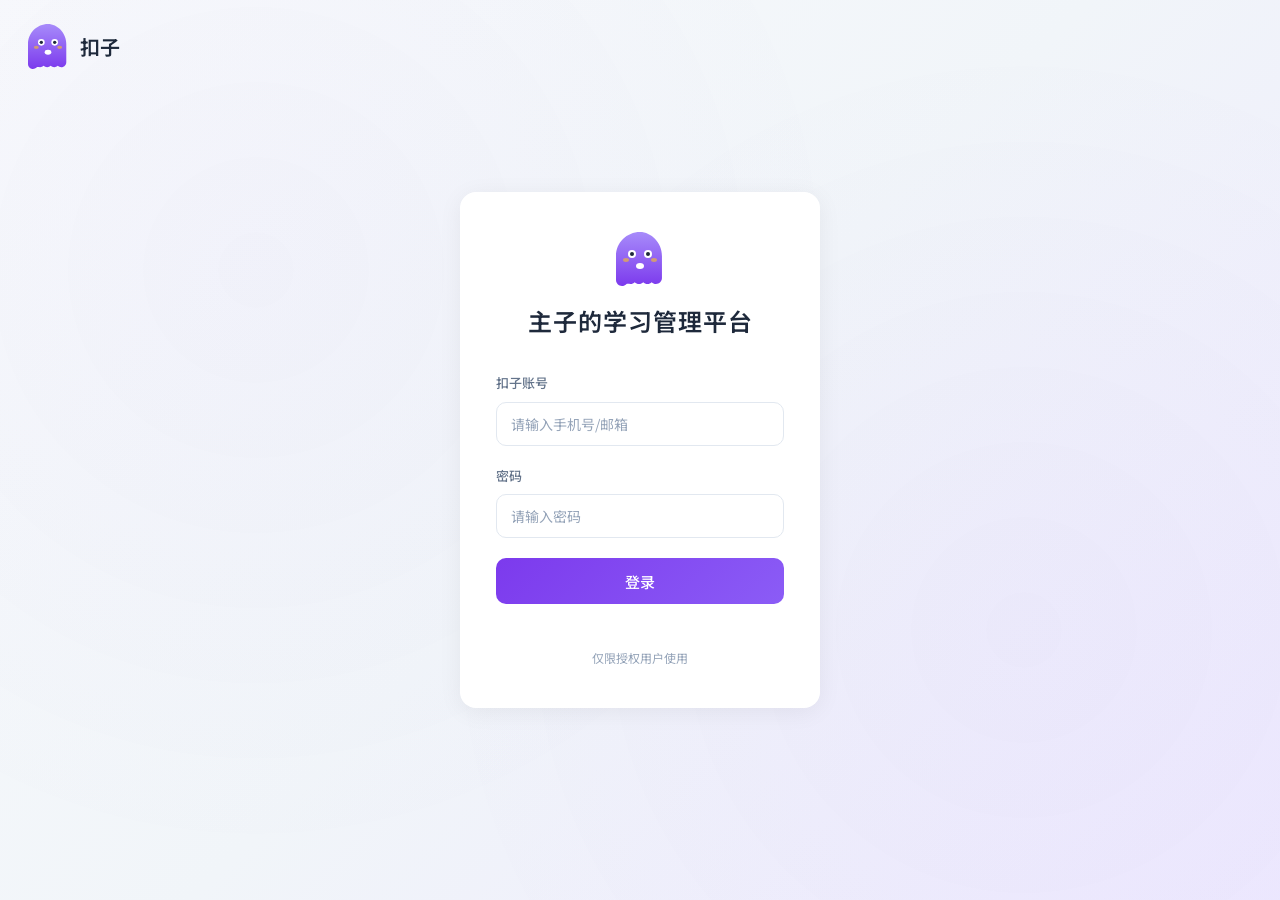
==== pages/record.html @ ba9a8e52 "初始化：龚海滨学习管理系统" ====
<!DOCTYPE html>
<html lang="zh-CN">
<head>
    <meta charset="UTF-8">
    <meta name="viewport" content="width=device-width, initial-scale=1.0">
    <title>录入 - 主子的学习管理平台</title>
    <link href="https://fonts.googleapis.com/css2?family=Noto+Sans+SC:wght@400;500;600;700&display=swap" rel="stylesheet">
    <link rel="stylesheet" href="../css/style.css">
</head>
<body>
    <div class="app-container">
        <!-- 顶部导航 -->
        <header class="app-header">
            <div class="header-left">
                <button class="back-btn" onclick="Router.go('home')">
                    <svg width="16" height="16" viewBox="0 0 24 24" fill="none" stroke="currentColor" stroke-width="2">
                        <polyline points="15 18 9 12 15 6"></polyline>
                    </svg>
                </button>
                <img src="../assets/coze-logo.svg" alt="扣子" style="width: 32px; height: 36px;">
                <span class="header-title">录入学习</span>
            </div>
            <div class="header-right">
                <div class="user-info">
                    <div class="user-avatar">U</div>
                </div>
            </div>
        </header>

        <!-- 移动端底部导航 -->
        <nav class="bottom-nav">
            <a class="nav-item" href="#home">
                <svg viewBox="0 0 24 24" fill="none" stroke="currentColor" stroke-width="2">
                    <path d="M3 9l9-7 9 7v11a2 2 0 0 1-2 2H5a2 2 0 0 1-2-2z"></path>
                </svg>
                <span>首页</span>
            </a>
            <a class="nav-item active" href="#record">
                <svg viewBox="0 0 24 24" fill="none" stroke="currentColor" stroke-width="2">
                    <line x1="12" y1="5" x2="12" y2="19"></line>
                    <line x1="5" y1="12" x2="19" y2="12"></line>
                </svg>
                <span>录入</span>
            </a>
            <a class="nav-item" href="#calendar">
                <svg viewBox="0 0 24 24" fill="none" stroke="currentColor" stroke-width="2">
                    <rect x="3" y="4" width="18" height="18" rx="2"></rect>
                </svg>
                <span>日历</span>
            </a>
            <a class="nav-item" href="#task">
                <svg viewBox="0 0 24 24" fill="none" stroke="currentColor" stroke-width="2">
                    <path d="M22 11.08V12a10 10 0 1 1-5.93-9.14"></path>
                </svg>
                <span>任务</span>
            </a>
            <a class="nav-item" href="#archive">
                <svg viewBox="0 0 24 24" fill="none" stroke="currentColor" stroke-width="2">
                    <path d="M22 19a2 2 0 0 1-2 2H4a2 2 0 0 1-2-2V5a2 2 0 0 1 2-2h5l2 3h9a2 2 0 0 1 2 2z"></path>
                </svg>
                <span>档案</span>
            </a>
        </nav>

        <!-- 主内容区 -->
        <main class="app-main">
            <div class="page-header">
                <div class="page-title">录入学习</div>
                <div class="page-subtitle">记录今天的学习内容</div>
            </div>

            <!-- 录入方式切换 -->
            <div class="tabs mb-4">
                <button class="tab active" data-tab="manual">手动录入</button>
                <button class="tab" data-tab="voice">语音录入</button>
            </div>

            <!-- 手动录入表单 -->
            <div id="manual-form">
                <div class="card">
                    <div class="form-item">
                        <label class="form-label">学习类型</label>
                        <select class="form-input form-select" id="record-type">
                            <option value="图书">📚 图书</option>
                            <option value="视频">🎬 视频</option>
                            <option value="音频文稿">🎧 音频文稿</option>
                        </select>
                    </div>

                    <div class="form-item">
                        <label class="form-label">内容名称</label>
                        <input type="text" class="form-input" id="content-name" placeholder="请输入书名或课程名">
                    </div>

                    <div class="form-item">
                        <label class="form-label">内容描述</label>
                        <textarea class="form-input form-textarea" id="content-desc" placeholder="请输入学习章节或内容摘要"></textarea>
                    </div>

                    <div class="form-item">
                        <label class="form-label">学习时长（分钟）</label>
                        <input type="number" class="form-input" id="duration" placeholder="请输入学习时长" min="1">
                    </div>

                    <button class="btn btn-primary btn-lg" style="width: 100%;" onclick="submitRecord()">
                        提交记录
                    </button>
                </div>
            </div>

            <!-- 语音录入 -->
            <div id="voice-form" style="display: none;">
                <div class="card text-center">
                    <div class="mb-6">
                        <button class="record-btn" id="record-btn" onclick="toggleRecording()">
                            <svg viewBox="0 0 24 24" fill="currentColor">
                                <path d="M12 14c1.66 0 3-1.34 3-3V5c0-1.66-1.34-3-3-3S9 3.34 9 5v6c0 1.66 1.34 3 3 3z"></path>
                                <path d="M17 11c0 2.76-2.24 5-5 5s-5-2.24-5-5H5c0 3.53 2.61 6.43 6 6.92V21h2v-3.08c3.39-.49 6-3.39 6-6.92h-2z"></path>
                            </svg>
                        </button>
                    </div>
                    <div class="text-muted mb-4" id="record-status">点击开始录音</div>
                    <div class="text-muted" id="record-tip" style="font-size: 13px;">
                        录音将自动转文字并由AI解析拆分
                    </div>

                    <!-- 转写结果预览 -->
                    <div id="transcript-result" class="mt-6" style="display: none;">
                        <div class="card" style="text-align: left; background: var(--bg-secondary);">
                            <div class="font-medium mb-2">转写结果</div>
                            <div id="transcript-text" style="font-size: 14px; color: var(--text-secondary);"></div>
                        </div>
                    </div>
                </div>
            </div>

            <!-- 历史记录 -->
            <div class="card mt-6">
                <div class="card-header">
                    <div class="card-title">今日录入</div>
                </div>
                <div id="today-records">
                    <div class="text-muted text-center" style="padding: 20px;">暂无记录</div>
                </div>
            </div>
            <!-- 预览弹窗 -->
            <div id="preview-modal" class="modal-overlay" style="display: none;">
                <div class="modal-content" style="max-width: 400px;">
                    <h3 style="margin-bottom: 16px; color: #1E293B;">📝 录入预览</h3>
                    <div id="preview-content" class="card" style="text-align: left; background: var(--bg-secondary); margin-bottom: 16px;">
                        <!-- 预览内容将在这里显示 -->
                    </div>
                    <div style="display: flex; gap: 12px;">
                        <button class="btn btn-secondary" style="flex: 1;" onclick="editRecord()">修改</button>
                        <button class="btn btn-primary" style="flex: 1;" onclick="confirmRecord()">确认</button>
                    </div>
                </div>
            </div>
            
            <!-- 编辑弹窗 -->
            <div id="edit-modal" class="modal-overlay" style="display: none;">
                <div class="modal-content" style="max-width: 400px;">
                    <h3 style="margin-bottom: 16px; color: #1E293B;">✏️ 修改内容</h3>
                    <div class="form-item">
                        <label class="form-label">学习类型</label>
                        <select class="form-input form-select" id="edit-type">
                            <option value="图书">📚 图书</option>
                            <option value="视频">🎬 视频</option>
                            <option value="音频文稿">🎧 音频文稿</option>
                        </select>
                    </div>
                    <div class="form-item">
                        <label class="form-label">内容名称</label>
                        <input type="text" class="form-input" id="edit-name" placeholder="请输入书名或课程名">
                    </div>
                    <div class="form-item">
                        <label class="form-label">内容描述</label>
                        <textarea class="form-input form-textarea" id="edit-desc" placeholder="请输入学习章节或内容摘要"></textarea>
                    </div>
                    <div class="form-item">
                        <label class="form-label">学习时长（分钟）</label>
                        <input type="number" class="form-input" id="edit-duration" min="1">
                    </div>
                    <div style="display: flex; gap: 12px; margin-top: 16px;">
                        <button class="btn btn-secondary" style="flex: 1;" onclick="cancelEdit()">取消</button>
                        <button class="btn btn-primary" style="flex: 1;" onclick="saveEdit()">保存</button>
                    </div>
                </div>
            </div>
        </main>
    </div>

    <script src="../js/utils.js"></script>
    <script src="../js/storage.js"></script>
    <script src="../js/router.js"></script>
    <script src="../js/app.js"></script>
    <script>
        let isRecording = false;
        let mediaRecorder = null;
        let audioChunks = [];

        document.addEventListener('DOMContentLoaded', function() {
            // 检查登录状态
            if (!Storage.isLoggedIn()) {
                window.location.href = '../index.html';
                return;
            }
            
            // Tab切换
            document.querySelectorAll('.tab').forEach(tab => {
                tab.addEventListener('click', function() {
                    document.querySelectorAll('.tab').forEach(t => t.classList.remove('active'));
                    this.classList.add('active');
                    
                    const tabName = this.dataset.tab;
                    if (tabName === 'manual') {
                        document.getElementById('manual-form').style.display = 'block';
                        document.getElementById('voice-form').style.display = 'none';
                    } else {
                        document.getElementById('manual-form').style.display = 'none';
                        document.getElementById('voice-form').style.display = 'block';
                    }
                });
            });

            // 加载今日记录
            loadTodayRecords();
        });

        let pendingRecord = null; // 待确认的记录

        async function submitRecord() {
            const type = document.getElementById('record-type').value;
            const name = document.getElementById('content-name').value.trim();
            const desc = document.getElementById('content-desc').value.trim();
            const duration = parseInt(document.getElementById('duration').value) || 0;

            if (!name) {
                Utils.showToast('请输入内容名称', 'error');
                return;
            }
            if (!duration || duration <= 0) {
                Utils.showToast('请输入有效的学习时长', 'error');
                return;
            }

            // 准备记录数据
            pendingRecord = {
                type,
                content_name: name,
                content_desc: desc || '',
                duration
            };

            // 显示预览确认弹窗
            showConfirmPreview(pendingRecord);
        }

        function showConfirmPreview(record) {
            const overlay = document.createElement('div');
            overlay.className = 'confirm-modal-overlay';
            overlay.innerHTML = `
                <div class="confirm-modal" style="max-width: 400px;">
                    <div class="confirm-title">确认保存</div>
                    <div class="confirm-message" style="text-align: left; padding: 16px; background: var(--bg-secondary); border-radius: 8px; margin: 16px 0;">
                        <div style="margin-bottom: 8px;"><strong>类型：</strong>${record.type === '图书' ? '📚' : record.type === '视频' ? '🎬' : '🎧'} ${record.type}</div>
                        <div style="margin-bottom: 8px;"><strong>名称：</strong>${record.content_name}</div>
                        <div style="margin-bottom: 8px;"><strong>描述：</strong>${record.content_desc || '无'}</div>
                        <div><strong>时长：</strong>${record.duration}分钟</div>
                    </div>
                    <div class="confirm-buttons">
                        <button class="btn confirm-btn-cancel" onclick="cancelPreview()">返回修改</button>
                        <button class="btn confirm-btn-confirm" onclick="confirmSave()">确认保存</button>
                    </div>
                </div>
            `;
            
            document.body.appendChild(overlay);
            setTimeout(() => overlay.classList.add('show'), 10);
            
            // 点击遮罩关闭
            overlay.onclick = (e) => { if (e.target === overlay) cancelPreview(); };
        }

        function cancelPreview() {
            document.querySelector('.confirm-modal-overlay')?.remove();
            pendingRecord = null;
        }

        async function confirmSave() {
            if (!pendingRecord) return;
            
            const today = Utils.getToday();
            await Storage.saveRecord(today, pendingRecord);

            // 清除表单
            document.getElementById('content-name').value = '';
            document.getElementById('content-desc').value = '';
            document.getElementById('duration').value = '';

            // 关闭弹窗
            document.querySelector('.confirm-modal-overlay')?.remove();
            pendingRecord = null;

            Utils.showToast('✅ 已保存', 'success');
            loadTodayRecords();
        }

        async function loadTodayRecords() {
            const today = Utils.getToday();
            const data = await Storage.getRecord(today);
            const records = data.records || [];
            
            const container = document.getElementById('today-records');
            
            if (records.length === 0) {
                container.innerHTML = '<div class="text-muted text-center" style="padding: 20px;">暂无记录</div>';
                return;
            }

            container.innerHTML = records.map(rec => `
                <div class="list-item" style="cursor: default;">
                    <div class="list-item-icon">
                        ${rec.type === '图书' ? '📚' : rec.type === '视频' ? '🎬' : '🎧'}
                    </div>
                    <div class="list-item-content">
                        <div class="list-item-title">${rec.content_name}</div>
                        <div class="list-item-desc">${rec.content_desc || '无描述'} · ${rec.duration}分钟</div>
                    </div>
                </div>
            `).join('');
        }

        async function toggleRecording() {
            const btn = document.getElementById('record-btn');
            const status = document.getElementById('record-status');

            if (!isRecording) {
                // 开始录音
                try {
                    const stream = await navigator.mediaDevices.getUserMedia({ audio: true });
                    mediaRecorder = new MediaRecorder(stream);
                    audioChunks = [];

                    mediaRecorder.ondataavailable = (e) => {
                        audioChunks.push(e.data);
                    };

                    mediaRecorder.onstop = async () => {
                        stream.getTracks().forEach(track => track.stop());
                        await processRecording();
                    };

                    mediaRecorder.start();
                    isRecording = true;
                    btn.classList.add('recording');
                    status.textContent = '正在录音...';
                } catch (err) {
                    console.error('录音失败:', err);
                    Utils.showToast('无法访问麦克风，请检查权限设置', 'error');
                }
            } else {
                // 停止录音
                mediaRecorder.stop();
                isRecording = false;
                btn.classList.remove('recording');
                status.textContent = '处理中...';
            }
        }

        async function processRecording() {
            const status = document.getElementById('record-status');
            const result = document.getElementById('transcript-result');
            const text = document.getElementById('transcript-text');

            // 模拟AI转写和解析
            await new Promise(resolve => setTimeout(resolve, 1500));

            // 模拟转写结果
            const mockTranscript = `今天学习了《认知觉醒》第三章元认知部分。主要内容包括：1. 元认知是对自己思考过程的认知和理解；2. 通过元认知可以及时修正错误思维；3. 每天冥想练习可以提升元认知能力。学习时长约45分钟。`;

            status.textContent = '转写完成';
            text.textContent = mockTranscript;
            result.style.display = 'block';

            // 模拟解析拆分
            await new Promise(resolve => setTimeout(resolve, 1000));

            // 准备待确认的记录
            pendingRecord = {
                type: '图书',
                content_name: '认知觉醒',
                content_desc: '第三章：元认知',
                duration: 45
            };

            // 显示预览确认弹窗
            showVoicePreview(mockTranscript, pendingRecord);
        }

        function showVoicePreview(transcript, record) {
            const overlay = document.createElement('div');
            overlay.className = 'confirm-modal-overlay';
            overlay.innerHTML = `
                <div class="confirm-modal" style="max-width: 450px;">
                    <div class="confirm-title">语音转写结果</div>
                    <div class="confirm-message" style="text-align: left;">
                        <div style="padding: 12px; background: var(--bg-secondary); border-radius: 8px; margin-bottom: 12px;">
                            <div style="font-size: 12px; color: var(--text-muted); margin-bottom: 8px;">📝 转写原文</div>
                            <div style="font-size: 14px; line-height: 1.6;">${transcript}</div>
                        </div>
                        <div style="padding: 12px; background: rgba(124,58,237,0.1); border-radius: 8px;">
                            <div style="font-size: 12px; color: var(--primary); margin-bottom: 8px;">✨ AI解析结果</div>
                            <div style="font-size: 14px;"><strong>类型：</strong>📚 ${record.type}</div>
                            <div style="font-size: 14px;"><strong>名称：</strong>${record.content_name}</div>
                            <div style="font-size: 14px;"><strong>描述：</strong>${record.content_desc}</div>
                            <div style="font-size: 14px;"><strong>时长：</strong>${record.duration}分钟</div>
                        </div>
                    </div>
                    <div class="confirm-buttons">
                        <button class="btn confirm-btn-cancel" onclick="cancelVoiceRecord()">取消</button>
                        <button class="btn confirm-btn-confirm" style="background: var(--warning); color: white;" onclick="editVoiceRecord()">修改</button>
                        <button class="btn confirm-btn-confirm" onclick="confirmVoiceSave()">保存</button>
                    </div>
                </div>
            `;
            
            document.body.appendChild(overlay);
            setTimeout(() => overlay.classList.add('show'), 10);
        }

        function cancelVoiceRecord() {
            document.querySelector('.confirm-modal-overlay')?.remove();
            pendingRecord = null;
            
            // 重置语音录入状态
            document.getElementById('transcript-result').style.display = 'none';
            document.getElementById('record-status').textContent = '点击开始录音';
        }

        function editVoiceRecord() {
            if (!pendingRecord) return;
            
            // 填充到表单
            document.getElementById('record-type').value = pendingRecord.type;
            document.getElementById('content-name').value = pendingRecord.content_name;
            document.getElementById('content-desc').value = pendingRecord.content_desc;
            document.getElementById('duration').value = pendingRecord.duration;
            
            // 关闭弹窗
            document.querySelector('.confirm-modal-overlay')?.remove();
            
            // 切换到手动录入tab
            document.querySelector('.tab[data-tab="manual"]').click();
            
            Utils.showToast('已填充到表单，可修改后提交', 'info');
        }

        async function confirmVoiceSave() {
            if (!pendingRecord) return;
            
            const today = Utils.getToday();
            await Storage.saveRecord(today, pendingRecord);

            // 关闭弹窗
            document.querySelector('.confirm-modal-overlay')?.remove();
            pendingRecord = null;

            // 重置语音录入状态
            document.getElementById('transcript-result').style.display = 'none';
            document.getElementById('record-status').textContent = '点击开始录音';

            Utils.showToast('✅ 已保存', 'success');
            loadTodayRecords();
        }
    </script>
</body>
</html>
---- css/style.css ----
/* ===================================
   主子的学习管理平台 - 全局样式
   =================================== */

/* CSS Variables */
:root {
    --primary: #7C3AED;
    --primary-light: #8B5CF6;
    --primary-dark: #6D28D9;
    --bg-primary: #F8FAFC;
    --bg-secondary: #F1F5F9;
    --bg-tertiary: #EDE9FE;
    --bg-white: #FFFFFF;
    --text-primary: #1E293B;
    --text-secondary: #64748B;
    --text-muted: #94A3B8;
    --border-light: #E2E8F0;
    --success: #10B981;
    --warning: #F59E0B;
    --error: #EF4444;
    --shadow-md: 0 4px 24px rgba(0, 0, 0, 0.06);
    --radius-sm: 6px;
    --radius-md: 10px;
    --radius-lg: 16px;
    --transition: 0.2s ease;
    --font-sans: 'Noto Sans SC', -apple-system, BlinkMacSystemFont, sans-serif;
}

* { margin: 0; padding: 0; box-sizing: border-box; }
html { font-size: 16px; -webkit-tap-highlight-color: transparent; }
body {
    font-family: var(--font-sans);
    background: var(--bg-primary);
    color: var(--text-primary);
    line-height: 1.6;
    min-height: 100vh;
    -webkit-font-smoothing: antialiased;
}

/* 登录页 */
.coze-header {
    position: fixed; top: 24px; left: 28px;
    display: flex; align-items: center; gap: 12px; z-index: 100;
}
.coze-text { font-size: 20px; font-weight: 600; color: var(--text-primary); }
.login-container {
    width: 360px; background: var(--bg-white);
    border-radius: var(--radius-lg); padding: 40px 36px;
    box-shadow: var(--shadow-md); position: relative; z-index: 10;
}
.logo { text-align: center; margin-bottom: 32px; }
.logo-icon { width: 48px; height: 54px; margin: 0 auto 16px; }
.platform-name {
    font-size: 24px; font-weight: 600; color: var(--text-primary); letter-spacing: 1px;
}
.form-group { margin-bottom: 20px; }
.form-group label {
    display: block; font-size: 13px; font-weight: 500;
    color: var(--text-secondary); margin-bottom: 8px;
}
.form-group input {
    width: 100%; height: 44px; padding: 0 14px;
    border: 1px solid var(--border-light); border-radius: var(--radius-md);
    font-size: 14px; color: var(--text-primary); outline: none;
    transition: var(--transition); font-family: inherit;
}
.form-group input:focus {
    border-color: var(--primary);
    box-shadow: 0 0 0 3px rgba(124, 58, 237, 0.1);
}
.form-group input::placeholder { color: var(--text-muted); }
.login-btn {
    width: 100%; height: 46px;
    background: linear-gradient(135deg, var(--primary) 0%, var(--primary-light) 100%);
    border: none; border-radius: var(--radius-md);
    font-size: 15px; font-weight: 500; color: white;
    cursor: pointer; transition: var(--transition); margin-bottom: 20px;
}
.login-btn:hover {
    transform: translateY(-1px);
    box-shadow: 0 4px 12px rgba(124, 58, 237, 0.3);
}
.divider { display: flex; align-items: center; margin: 24px 0; }
.divider-line { flex: 1; height: 1px; background: var(--border-light); }
.divider-text { padding: 0 16px; font-size: 12px; color: var(--text-muted); }
.wechat-btn {
    width: 100%; height: 46px; background: #07C160;
    border: none; border-radius: var(--radius-md);
    font-size: 15px; font-weight: 500; color: white;
    cursor: pointer; transition: var(--transition);
    display: flex; align-items: center; justify-content: center; gap: 8px;
}
.wechat-btn:hover { background: #06AD56; transform: translateY(-1px); }
.wechat-btn svg { width: 20px; height: 20px; }
.footer-text { text-align: center; margin-top: 24px; font-size: 12px; color: var(--text-muted); }

/* 应用布局 */
.app-container { min-height: 100vh; display: flex; flex-direction: column; }
body > .app-container { min-height: 100vh; }
.app-header {
    position: sticky; top: 0; background: var(--bg-white);
    border-bottom: 1px solid var(--border-light);
    padding: 12px 20px; z-index: 50;
    display: flex; align-items: center; justify-content: space-between;
}
.header-left { display: flex; align-items: center; gap: 12px; }
.header-title { font-size: 18px; font-weight: 600; color: var(--text-primary); }
.user-info { display: flex; align-items: center; gap: 8px; }
.user-avatar {
    width: 36px; height: 36px; border-radius: 50%;
    background: var(--bg-tertiary);
    display: flex; align-items: center; justify-content: center;
    color: var(--primary); font-weight: 600; font-size: 14px;
}
.back-btn {
    display: flex; align-items: center; justify-content: center;
    width: 36px; height: 36px; padding: 0;
    background: transparent; border: none; border-radius: 50%;
    color: var(--text-secondary); cursor: pointer;
    transition: var(--transition);
}
.back-btn:hover { 
    background: var(--bg-tertiary); 
    color: var(--primary); 
}
.back-btn svg { width: 20px; height: 20px; }
.app-main {
    flex: 1; padding: 20px; padding-bottom: 90px;
    max-width: 1200px; margin: 0 auto; width: 100%;
}
.page-header { margin-bottom: 24px; }
.page-title { font-size: 24px; font-weight: 600; color: var(--text-primary); margin-bottom: 8px; }
.page-subtitle { font-size: 14px; color: var(--text-secondary); }

/* 底部导航 */
.bottom-nav {
    position: fixed; bottom: 0; left: 0; right: 0;
    background: var(--bg-white); border-top: 1px solid var(--border-light);
    display: flex; justify-content: space-around;
    padding: 8px 0; padding-bottom: env(safe-area-inset-bottom, 8px); z-index: 50;
}
.nav-item {
    display: flex; flex-direction: column; align-items: center; gap: 4px;
    padding: 8px 12px; background: none; border: none;
    color: var(--text-muted); font-size: 11px; cursor: pointer;
    transition: var(--transition); text-decoration: none;
}
.nav-item svg { width: 24px; height: 24px; }
.nav-item.active { color: var(--primary); }
.nav-item:hover { color: var(--primary-light); }

/* 卡片 */
.card {
    background: var(--bg-white); border-radius: var(--radius-lg);
    padding: 20px; box-shadow: 0 1px 2px rgba(0,0,0,0.05);
}
.card-header {
    display: flex; align-items: center; justify-content: space-between; margin-bottom: 16px;
}
.card-title { font-size: 16px; font-weight: 600; color: var(--text-primary); }
.card-badge {
    padding: 4px 10px; background: var(--bg-tertiary);
    border-radius: 20px; font-size: 12px; color: var(--primary);
}

/* 按钮 */
.btn {
    display: inline-flex; align-items: center; justify-content: center; gap: 8px;
    padding: 12px 24px; border: none; border-radius: var(--radius-md);
    font-size: 14px; font-weight: 500; cursor: pointer;
    transition: var(--transition); font-family: inherit; text-decoration: none;
}
.btn-primary {
    background: linear-gradient(135deg, var(--primary) 0%, var(--primary-light) 100%);
    color: white;
}
.btn-primary:hover { transform: translateY(-1px); box-shadow: 0 4px 12px rgba(124,58,237,0.3); }
.btn-secondary { background: var(--bg-secondary); color: var(--text-primary); }
.btn-secondary:hover { background: var(--bg-tertiary); }
.btn-success { background: var(--success); color: white; }
.btn-danger { background: var(--error); color: white; }
.btn-outline {
    background: transparent; border: 1px solid var(--border-light); color: var(--text-secondary);
}
.btn-outline:hover { border-color: var(--primary); color: var(--primary); }
.btn-lg { height: 50px; padding: 0 32px; font-size: 15px; }
.btn-sm { height: 36px; padding: 0 16px; font-size: 13px; }

/* 表单 */
.form-item { margin-bottom: 20px; }
.form-label { display: block; font-size: 14px; font-weight: 500; color: var(--text-secondary); margin-bottom: 8px; }
.form-input {
    width: 100%; height: 48px; padding: 0 16px;
    border: 1px solid var(--border-light); border-radius: var(--radius-md);
    font-size: 15px; color: var(--text-primary); outline: none;
    transition: var(--transition); font-family: inherit; background: var(--bg-white);
}
.form-input:focus {
    border-color: var(--primary);
    box-shadow: 0 0 0 3px rgba(124,58,237,0.1);
}
.form-textarea { min-height: 120px; padding: 12px 16px; resize: vertical; }
.form-select {
    appearance: none;
    background-image: url("data:image/svg+xml,%3Csvg xmlns='http://www.w3.org/2000/svg' width='16' height='16' viewBox='0 0 24 24' fill='none' stroke='%2364748B' stroke-width='2'%3E%3Cpolyline points='6 9 12 15 18 9'%3E%3C/polyline%3E%3C/svg%3E");
    background-repeat: no-repeat; background-position: right 16px center; padding-right: 48px;
}

/* 标签 */
.tag {
    display: inline-flex; align-items: center; padding: 4px 12px;
    border-radius: 20px; font-size: 12px; font-weight: 500;
}
.tag-primary { background: var(--bg-tertiary); color: var(--primary); }
.tag-success { background: rgba(16,185,129,0.1); color: var(--success); }
.tag-warning { background: rgba(245,158,11,0.1); color: var(--warning); }
.tag-info { background: rgba(59,130,246,0.1); color: #3B82F6; }
.tag-error { background: rgba(239,68,68,0.1); color: var(--error); }

/* 模态框 */
.modal-overlay {
    position: fixed; top: 0; left: 0; right: 0; bottom: 0;
    background: rgba(0,0,0,0.5); display: flex; align-items: center;
    justify-content: center; z-index: 1000; opacity: 0; visibility: hidden;
    transition: var(--transition);
}
.modal-overlay.active { opacity: 1; visibility: visible; }
.modal {
    background: var(--bg-white); border-radius: var(--radius-lg);
    padding: 24px; max-width: 400px; width: 90%;
    transform: scale(0.9); transition: var(--transition);
}
.modal-overlay.active .modal { transform: scale(1); }
.modal-header { text-align: center; margin-bottom: 20px; }
.modal-title { font-size: 18px; font-weight: 600; color: var(--text-primary); }
.modal-body { margin-bottom: 24px; text-align: center; color: var(--text-secondary); }
.modal-footer { display: flex; gap: 12px; }
.modal-footer .btn { flex: 1; }

/* 列表项 */
.list-item {
    display: flex; align-items: center; padding: 16px;
    background: var(--bg-white); border-radius: var(--radius-md);
    margin-bottom: 12px; cursor: pointer; transition: var(--transition);
}
.list-item:hover { background: var(--bg-secondary); }
.list-item-icon {
    width: 44px; height: 44px; border-radius: var(--radius-md);
    background: var(--bg-tertiary); display: flex; align-items: center;
    justify-content: center; margin-right: 16px; color: var(--primary);
}
.list-item-content { flex: 1; }
.list-item-title { font-size: 15px; font-weight: 500; color: var(--text-primary); margin-bottom: 4px; }
.list-item-desc { font-size: 13px; color: var(--text-secondary); }
.list-item-arrow { color: var(--text-muted); }

/* 空状态 */
.empty-state { text-align: center; padding: 60px 20px; }
.empty-icon {
    width: 80px; height: 80px; margin: 0 auto 20px;
    background: var(--bg-tertiary); border-radius: 50%;
    display: flex; align-items: center; justify-content: center; color: var(--text-muted);
}
.empty-title { font-size: 16px; font-weight: 500; color: var(--text-secondary); margin-bottom: 8px; }
.empty-desc { font-size: 14px; color: var(--text-muted); }

/* 日历 */
.calendar { background: var(--bg-white); border-radius: var(--radius-lg); padding: 20px; }
.calendar-header {
    display: flex; align-items: center; justify-content: space-between; margin-bottom: 20px;
}
.calendar-title { font-size: 16px; font-weight: 600; }
.calendar-nav { display: flex; gap: 8px; }
.calendar-nav button {
    width: 32px; height: 32px; border: none; border-radius: var(--radius-sm);
    background: var(--bg-secondary); cursor: pointer; color: var(--text-secondary);
}
.calendar-nav button:hover { background: var(--bg-tertiary); color: var(--primary); }
.calendar-weekdays {
    display: grid; grid-template-columns: repeat(7, 1fr); gap: 8px; margin-bottom: 8px;
}
.calendar-weekday {
    text-align: center; font-size: 12px; font-weight: 500; color: var(--text-muted);
    padding: 8px 0;
}
.calendar-days {
    display: grid; grid-template-columns: repeat(7, 1fr); gap: 8px;
}
.calendar-day {
    aspect-ratio: 1; display: flex; align-items: center; justify-content: center;
    font-size: 14px; border-radius: var(--radius-md); cursor: pointer;
    transition: var(--transition); position: relative;
}
.calendar-day:hover { background: var(--bg-secondary); }
.calendar-day.today { border: 2px solid var(--primary); }
.calendar-day.selected { background: var(--primary); color: white; }
.calendar-day.other-month { color: var(--text-muted); }
.calendar-day .record-count {
    position: absolute; bottom: 2px; right: 2px; font-size: 10px; color: var(--primary);
}
.calendar-day.level-1 { background: rgba(124,58,237,0.15); }
.calendar-day.level-2 { background: rgba(124,58,237,0.3); }
.calendar-day.level-3 { background: rgba(124,58,237,0.5); color: white; }

/* 功能入口 */
.quick-actions { display: grid; grid-template-columns: repeat(4, 1fr); gap: 12px; }
.quick-action {
    display: flex; flex-direction: column; align-items: center; gap: 8px;
    padding: 16px 8px; background: var(--bg-white); border-radius: var(--radius-md);
    cursor: pointer; transition: var(--transition);
}
.quick-action:hover { transform: translateY(-2px); box-shadow: var(--shadow-md); }
.quick-action-icon {
    width: 48px; height: 48px; border-radius: var(--radius-md);
    background: var(--bg-tertiary); display: flex; align-items: center;
    justify-content: center; color: var(--primary);
}
.quick-action-label { font-size: 13px; color: var(--text-secondary); }

/* Tab 切换 */
.tabs { display: flex; background: var(--bg-secondary); border-radius: var(--radius-md); padding: 4px; margin-bottom: 20px; }
.tab {
    flex: 1; padding: 10px 16px; border: none; background: transparent;
    font-size: 14px; color: var(--text-secondary); cursor: pointer;
    border-radius: var(--radius-sm); transition: var(--transition);
}
.tab.active { background: var(--bg-white); color: var(--primary); font-weight: 500; box-shadow: 0 1px 3px rgba(0,0,0,0.1); }

/* 星级评分 */
.star-rating { display: flex; gap: 4px; }
.star {
    width: 24px; height: 24px; cursor: pointer; color: var(--border-light);
    transition: var(--transition);
}
.star.active, .star:hover { color: #FBBF24; }
.star.half { color: #FBBF24; }

/* 录音按钮 */
.record-btn {
    width: 64px; height: 64px; border-radius: 50%; border: none;
    background: var(--error); color: white; cursor: pointer;
    display: flex; align-items: center; justify-content: center;
    transition: var(--transition); position: relative;
}
.record-btn:hover { transform: scale(1.05); box-shadow: 0 4px 12px rgba(239,68,68,0.3); }
.record-btn.recording {
    animation: pulse 1.5s infinite;
}
@keyframes pulse {
    0%, 100% { box-shadow: 0 0 0 0 rgba(239,68,68,0.4); }
    50% { box-shadow: 0 0 0 20px rgba(239,68,68,0); }
}
.record-btn svg { width: 28px; height: 28px; }

/* 答题卡 */
.question-card {
    background: var(--bg-white); border-radius: var(--radius-lg);
    padding: 20px; margin-bottom: 16px;
}
.question-header {
    display: flex; align-items: center; justify-content: space-between; margin-bottom: 12px;
}
.question-type {
    padding: 4px 10px; border-radius: 20px; font-size: 12px;
}
.question-type.memory { background: rgba(124,58,237,0.1); color: var(--primary); }
.question-type.understanding { background: rgba(16,185,129,0.1); color: var(--success); }
.question-source { font-size: 12px; color: var(--text-muted); }
.question-text { font-size: 15px; color: var(--text-primary); margin-bottom: 16px; line-height: 1.8; }
.question-answer { margin-top: 16px; }
.question-answer label {
    display: block; font-size: 13px; color: var(--text-secondary); margin-bottom: 8px;
}

/* 统计图表区域 */
.stats-grid { display: grid; grid-template-columns: repeat(2, 1fr); gap: 16px; }
.stat-card {
    background: var(--bg-white); border-radius: var(--radius-lg);
    padding: 20px; text-align: center;
}
.stat-value { font-size: 28px; font-weight: 700; color: var(--primary); }
.stat-label { font-size: 13px; color: var(--text-secondary); margin-top: 4px; }
.stat-trend { font-size: 12px; margin-top: 8px; }
.stat-trend.up { color: var(--success); }
.stat-trend.down { color: var(--error); }

/* 进度条 */
.progress-bar {
    height: 8px; background: var(--bg-secondary); border-radius: 4px; overflow: hidden;
}
.progress-fill {
    height: 100%; background: linear-gradient(90deg, var(--primary), var(--primary-light));
    border-radius: 4px; transition: width 0.5s ease;
}

/* 任务列表 */
.task-item {
    display: flex; align-items: center; padding: 16px;
    background: var(--bg-white); border-radius: var(--radius-md);
    margin-bottom: 12px;
}
.task-checkbox {
    width: 22px; height: 22px; border: 2px solid var(--border-light);
    border-radius: 50%; margin-right: 16px; cursor: pointer;
    display: flex; align-items: center; justify-content: center;
    transition: var(--transition);
}
.task-checkbox:hover { border-color: var(--primary); }
.task-checkbox.checked { background: var(--success); border-color: var(--success); color: white; }
.task-checkbox.checked::after {
    content: '✓'; font-size: 14px;
}
.task-content { flex: 1; }
.task-title { font-size: 15px; color: var(--text-primary); }
.task-meta { font-size: 12px; color: var(--text-muted); margin-top: 4px; }
.task-actions { display: flex; gap: 8px; }

/* 知识库 */
.knowledge-tree { padding: 0; }
.knowledge-item {
    padding: 12px 16px; border-bottom: 1px solid var(--border-light);
    cursor: pointer; transition: var(--transition);
}
.knowledge-item:hover { background: var(--bg-secondary); }
.knowledge-item-title {
    font-size: 15px; font-weight: 500; color: var(--text-primary);
    display: flex; align-items: center; justify-content: space-between;
}
.knowledge-item-content { font-size: 13px; color: var(--text-secondary); margin-top: 8px; }

/* Toast */
.toast {
    position: fixed; bottom: 100px; left: 50%; transform: translateX(-50%) translateY(20px);
    background: var(--text-primary); color: white; padding: 12px 24px;
    border-radius: var(--radius-md); font-size: 14px; opacity: 0; visibility: hidden;
    transition: var(--transition); z-index: 2000;
}
.toast.show { opacity: 1; visibility: visible; transform: translateX(-50%) translateY(0); }
.toast.success { background: var(--success); }
.toast.error { background: var(--error); }

/* 加载动画 */
.loading { display: flex; align-items: center; justify-content: center; padding: 40px; }
.spinner {
    width: 32px; height: 32px; border: 3px solid var(--border-light);
    border-top-color: var(--primary); border-radius: 50%;
    animation: spin 0.8s linear infinite;
}
@keyframes spin { to { transform: rotate(360deg); } }

/* 工具类 */
.text-center { text-align: center; }
.text-muted { color: var(--text-muted); }
.text-success { color: var(--success); }
.text-error { color: var(--error); }
.font-medium { font-weight: 500; }
.font-semibold { font-weight: 600; }
.mt-2 { margin-top: 8px; }
.mt-4 { margin-top: 16px; }
.mt-6 { margin-top: 24px; }
.mb-2 { margin-bottom: 8px; }
.mb-4 { margin-bottom: 16px; }
.mb-6 { margin-bottom: 24px; }
.flex { display: flex; }
.items-center { align-items: center; }
.justify-between { justify-content: space-between; }
.gap-2 { gap: 8px; }
.gap-3 { gap: 12px; }
.gap-4 { gap: 16px; }

/* 响应式 */
@media (min-width: 768px) {
    .app-main { padding: 24px 32px; padding-bottom: 100px; }
    .quick-actions { grid-template-columns: repeat(5, 1fr); }
}
@media (min-width: 1024px) {
    .bottom-nav { display: none; }
    .app-main { padding-bottom: 24px; padding-left: 240px; }
    .sidebar-nav {
        position: fixed; left: 0; top: 60px; bottom: 0; width: 220px;
        background: var(--bg-white); border-right: 1px solid var(--border-light);
        padding: 20px 0; overflow-y: auto;
    }
    .sidebar-nav .nav-item {
        flex-direction: row; justify-content: flex-start;
        padding: 12px 24px; gap: 12px; font-size: 14px; color: var(--text-secondary);
    }
    .sidebar-nav .nav-item.active {
        background: var(--bg-tertiary); color: var(--primary);
        border-right: 3px solid var(--primary);
    }
    .stats-grid { grid-template-columns: repeat(4, 1fr); }
}
@media (max-width: 1023px) {
    .sidebar-nav { display: none; }
}

/* Toast 提示 */
.toast {
    position: fixed;
    bottom: 100px;
    left: 50%;
    transform: translateX(-50%) translateY(20px);
    background: var(--text-primary);
    color: white;
    padding: 14px 28px;
    border-radius: var(--radius-md);
    font-size: 14px;
    opacity: 0;
    visibility: hidden;
    transition: all 0.3s ease;
    z-index: 3000;
    box-shadow: 0 4px 12px rgba(0,0,0,0.15);
    max-width: 90%;
    text-align: center;
}
.toast.show {
    opacity: 1;
    visibility: visible;
    transform: translateX(-50%) translateY(0);
}
.toast.success { background: var(--success); }
.toast.error { background: var(--error); }
.toast.warning { background: var(--warning); }

/* 统一确认弹窗样式 */
.confirm-modal-overlay {
    position: fixed;
    top: 0;
    left: 0;
    right: 0;
    bottom: 0;
    background: rgba(0, 0, 0, 0.5);
    z-index: 2000;
    display: flex;
    align-items: center;
    justify-content: center;
    opacity: 0;
    visibility: hidden;
    transition: all 0.3s ease;
}
.confirm-modal-overlay.show {
    opacity: 1;
    visibility: visible;
}
.confirm-modal {
    background: white;
    border-radius: var(--radius-lg);
    padding: 28px 32px;
    width: 320px;
    max-width: 90%;
    text-align: center;
    transform: scale(0.9);
    transition: transform 0.3s ease;
}
.confirm-modal-overlay.show .confirm-modal {
    transform: scale(1);
}
.confirm-title {
    font-size: 18px;
    font-weight: 600;
    color: var(--text-primary);
    margin-bottom: 12px;
}
.confirm-message {
    font-size: 14px;
    color: var(--text-secondary);
    margin-bottom: 24px;
    line-height: 1.6;
}
.confirm-buttons {
    display: flex;
    gap: 12px;
}
.confirm-buttons .btn {
    flex: 1;
    height: 44px;
}
.confirm-btn-cancel {
    background: var(--bg-secondary);
    color: var(--text-secondary);
    border: none;
}
.confirm-btn-cancel:hover {
    background: var(--border-light);
    color: var(--text-primary);
}
.confirm-btn-confirm {
    background: linear-gradient(135deg, var(--primary) 0%, var(--primary-light) 100%);
    color: white;
    border: none;
}
.confirm-btn-confirm:hover {
    box-shadow: 0 4px 12px rgba(124, 58, 237, 0.3);
}

/* 浮动添加按钮 */
.fab {
    position: fixed;
    right: 24px;
    bottom: 90px;
    width: 56px;
    height: 56px;
    border-radius: 50%;
    background: linear-gradient(135deg, var(--primary) 0%, var(--primary-light) 100%);
    color: white;
    border: none;
    cursor: pointer;
    display: flex;
    align-items: center;
    justify-content: center;
    box-shadow: 0 4px 16px rgba(124, 58, 237, 0.4);
    transition: all 0.3s ease;
    z-index: 100;
}
.fab:hover {
    transform: scale(1.1);
    box-shadow: 0 6px 20px rgba(124, 58, 237, 0.5);
}
.fab:active {
    transform: scale(0.95);
}

/* 搜索框样式 */
.search-box {
    display: flex;
    align-items: center;
    gap: 10px;
    padding: 10px 14px;
    background: var(--bg-secondary);
    border-radius: var(--radius-md);
    border: 1px solid transparent;
    transition: all 0.2s ease;
}
.search-box:focus-within {
    background: white;
    border-color: var(--primary);
    box-shadow: 0 0 0 3px rgba(124, 58, 237, 0.1);
}
.search-box svg {
    color: var(--text-muted);
    flex-shrink: 0;
}
.search-box input {
    flex: 1;
    border: none;
    background: transparent;
    font-size: 14px;
    color: var(--text-primary);
    outline: none;
}
.search-box input::placeholder {
    color: var(--text-muted);
}

/* 表单输入框样式（用于弹窗） */
.form-input {
    width: 100%;
    height: 44px;
    padding: 0 14px;
    border: 1px solid var(--border-light);
    border-radius: var(--radius-md);
    font-size: 14px;
    color: var(--text-primary);
    background: white;
    outline: none;
    transition: all 0.2s ease;
    font-family: inherit;
}
.form-input:focus {
    border-color: var(--primary);
    box-shadow: 0 0 0 3px rgba(124, 58, 237, 0.1);
}
.form-input::placeholder {
    color: var(--text-muted);
}
.form-select {
    appearance: none;
    background-image: url("data:image/svg+xml,%3Csvg xmlns='http://www.w3.org/2000/svg' width='16' height='16' viewBox='0 0 24 24' fill='none' stroke='%2394A3B8' stroke-width='2'%3E%3Cpolyline points='6 9 12 15 18 9'%3E%3C/polyline%3E%3C/svg%3E");
    background-repeat: no-repeat;
    background-position: right 12px center;
    padding-right: 36px;
}
.form-textarea {
    height: auto;
    min-height: 80px;
    padding: 12px 14px;
    resize: vertical;
}
.form-label {
    display: block;
    font-size: 13px;
    font-weight: 500;
    color: var(--text-secondary);
    margin-bottom: 8px;
}
.form-item {
    margin-bottom: 16px;
}

/* 弹窗遮罩层 */
.modal-overlay {
    position: fixed;
    top: 0;
    left: 0;
    right: 0;
    bottom: 0;
    background: rgba(0, 0, 0, 0.5);
    z-index: 2000;
    display: flex;
    align-items: center;
    justify-content: center;
}
.modal-overlay.active {
    display: flex;
}
.modal-content {
    background: white;
    border-radius: var(--radius-lg);
    padding: 28px 24px;
    width: 90%;
    max-width: 400px;
    position: relative;
}
.modal-close {
    position: absolute;
    top: 16px;
    right: 16px;
    width: 28px;
    height: 28px;
    border: none;
    background: var(--bg-secondary);
    border-radius: 50%;
    cursor: pointer;
    font-size: 18px;
    color: var(--text-secondary);
    display: flex;
    align-items: center;
    justify-content: center;
    transition: all 0.2s ease;
}
.modal-close:hover {
    background: var(--border-light);
    color: var(--text-primary);
}
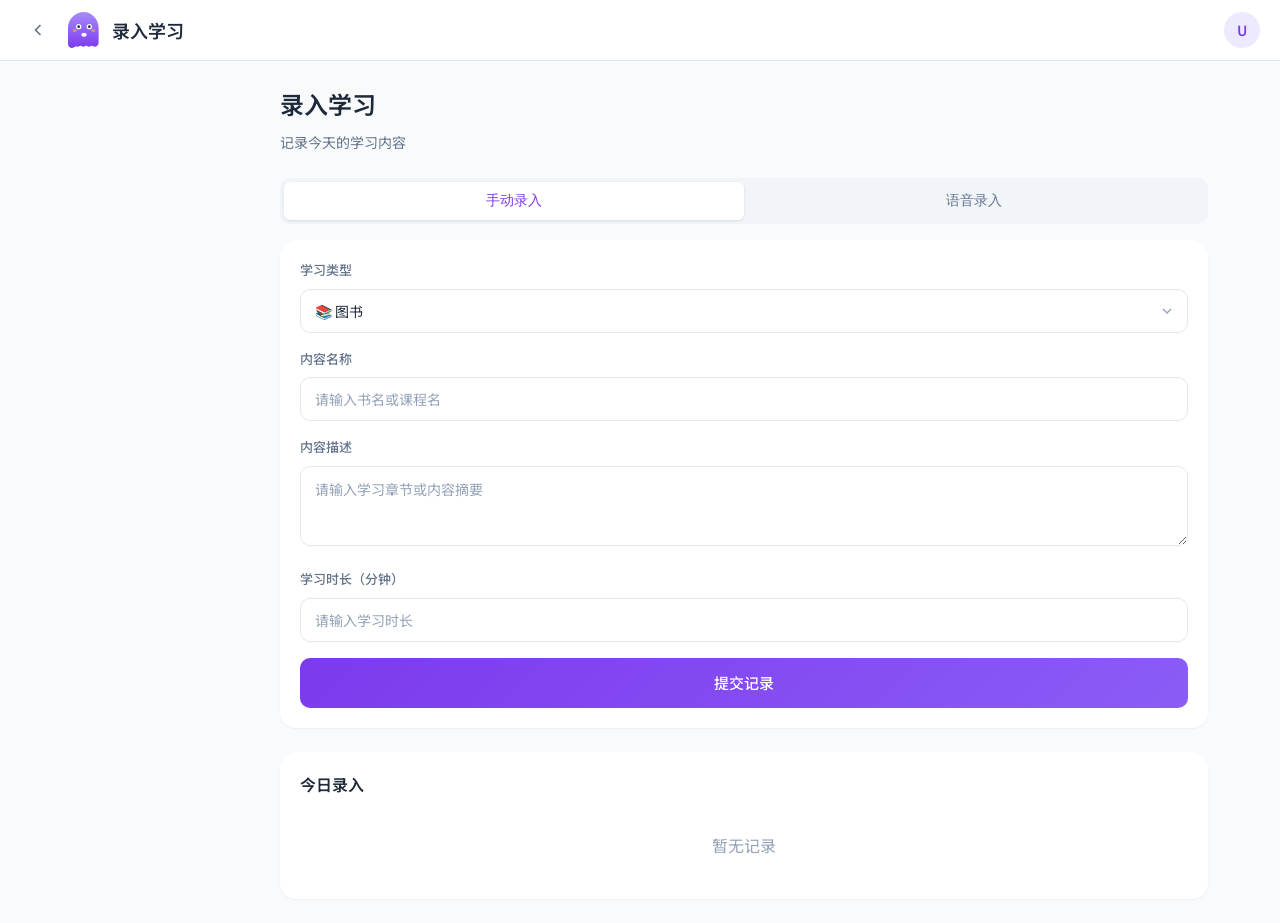
==== commit 6d3b7172: "feat: 重大更新 - 首页：删除快捷入口，日历颜色按学习类型数量显示 - 底部导航：任务Tab红色气泡显示未完成数 - 用户头像：显示'N' - 任务系统：自动生成天任务/周任务，过期逻辑 - A" ====
--- a/pages/record.html
+++ b/pages/record.html
@@ -304,6 +304,14 @@
 
             Utils.showToast('✅ 已保存', 'success');
             loadTodayRecords();
+            
+            // 触发任务生成
+            try {
+                await TaskSystem.triggerTaskGeneration();
+                console.log('任务已自动生成');
+            } catch (e) {
+                console.warn('任务生成失败:', e);
+            }
         }
 
         async function loadTodayRecords() {
--- a/css/style.css
+++ b/css/style.css
@@ -149,6 +149,25 @@
 .nav-item.active { color: var(--primary); }
 .nav-item:hover { color: var(--primary-light); }
 
+/* 导航红色气泡 */
+.nav-badge {
+    position: absolute;
+    top: 2px;
+    right: 2px;
+    min-width: 16px;
+    height: 16px;
+    padding: 0 4px;
+    background: var(--error);
+    color: white;
+    font-size: 10px;
+    font-weight: 600;
+    border-radius: 8px;
+    display: flex;
+    align-items: center;
+    justify-content: center;
+    line-height: 1;
+}
+
 /* 卡片 */
 .card {
     background: var(--bg-white); border-radius: var(--radius-lg);
@@ -298,9 +317,9 @@
 .calendar-day .record-count {
     position: absolute; bottom: 2px; right: 2px; font-size: 10px; color: var(--primary);
 }
-.calendar-day.level-1 { background: rgba(124,58,237,0.15); }
-.calendar-day.level-2 { background: rgba(124,58,237,0.3); }
-.calendar-day.level-3 { background: rgba(124,58,237,0.5); color: white; }
+.calendar-day.level-1 { background: rgba(233, 213, 255, 0.8); }
+.calendar-day.level-2 { background: rgba(192, 132, 252, 0.8); }
+.calendar-day.level-3 { background: rgba(124, 58, 237, 0.9); color: white; }
 
 /* 功能入口 */
 .quick-actions { display: grid; grid-template-columns: repeat(4, 1fr); gap: 12px; }
